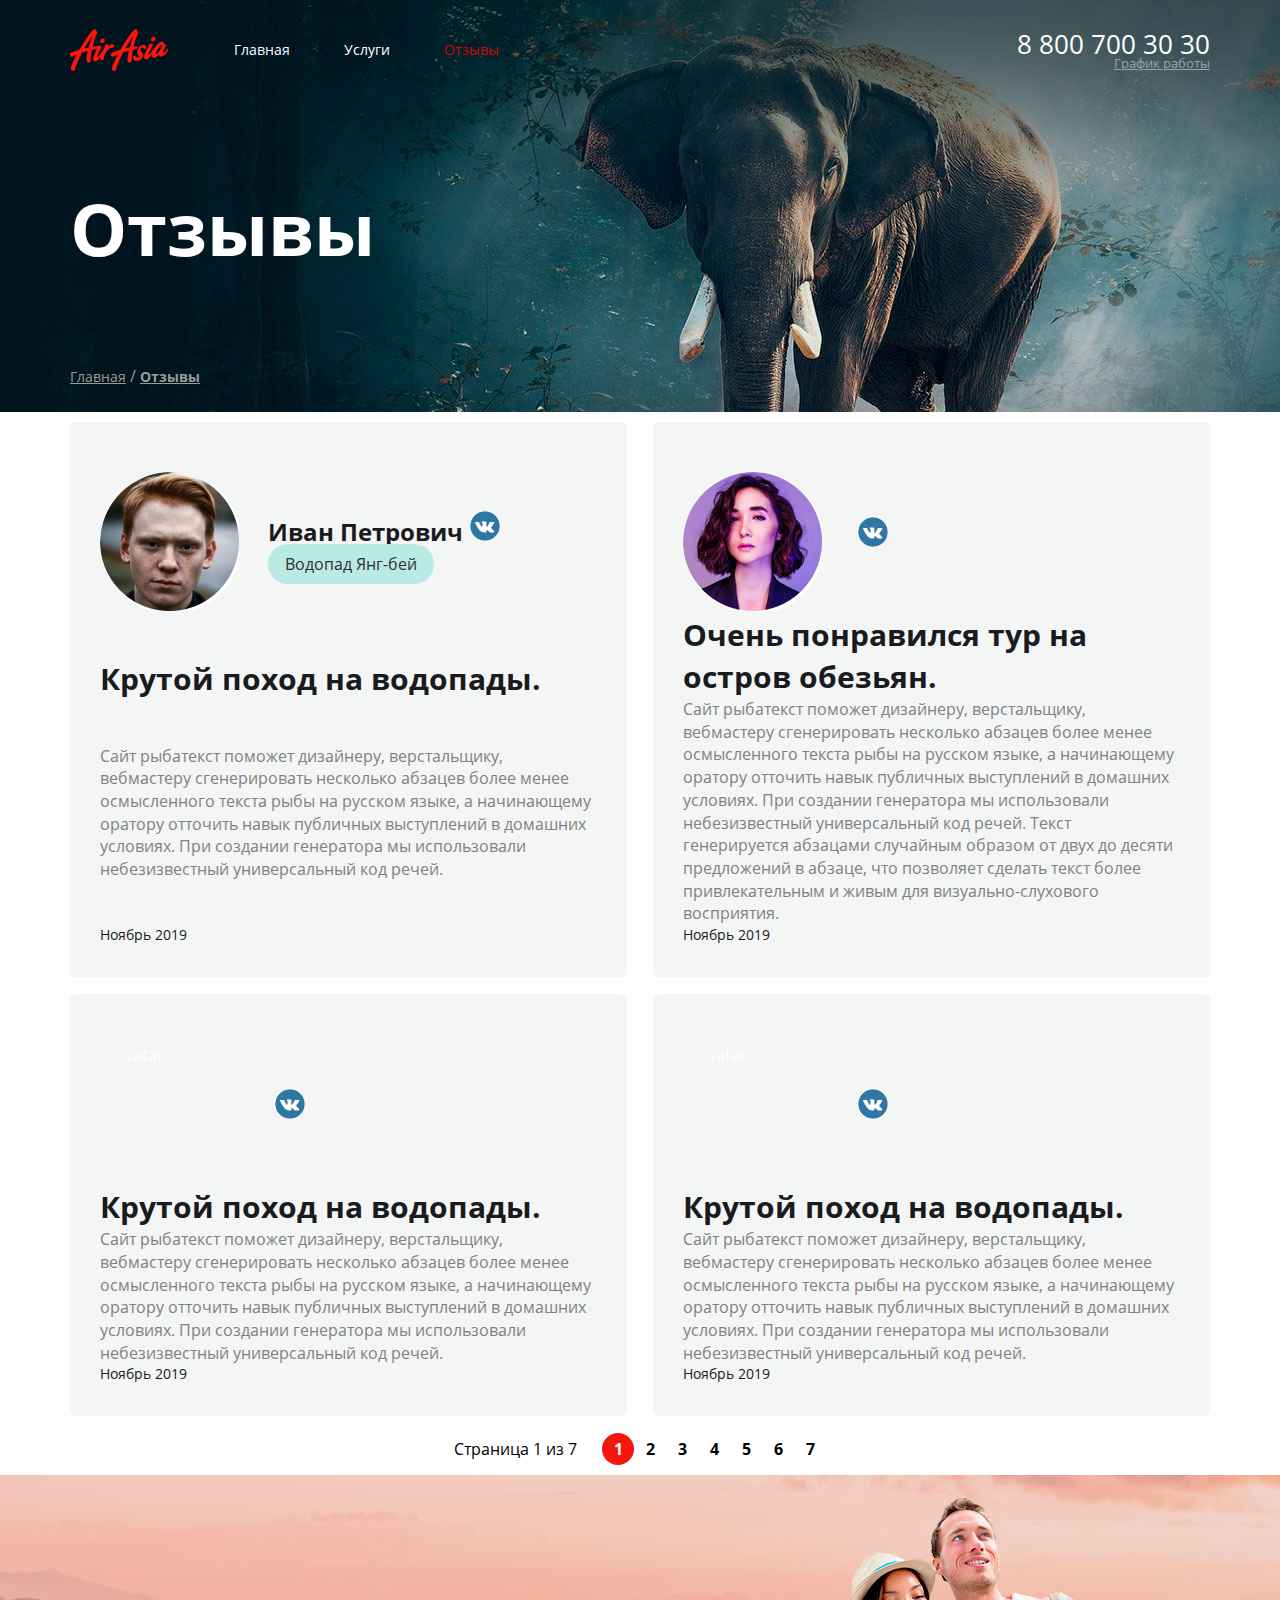
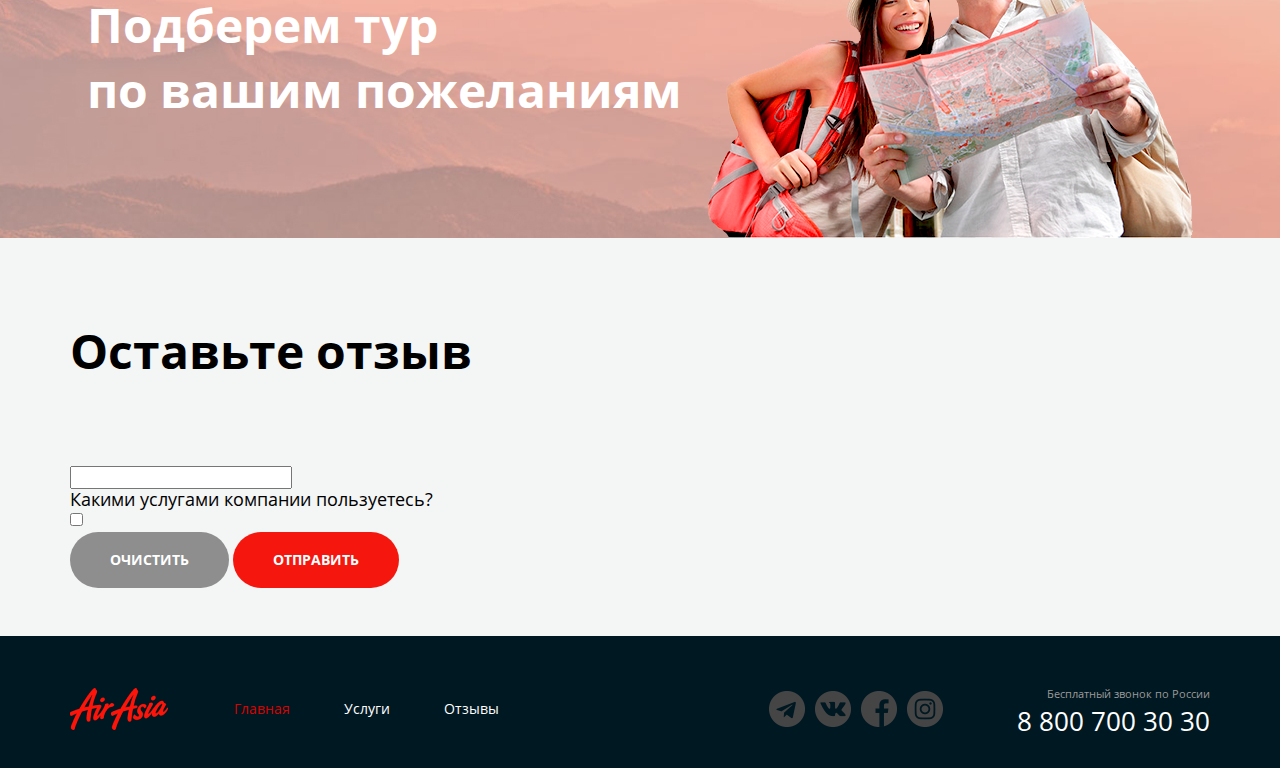
==== reviews.html @ f0a924a1 "corrections" ====
<!DOCTYPE html>
<html lang="en">
  <head>
    <meta charset="UTF-8" />
    <meta name="viewport" content="width=1200, initial-scale=1.0" />
    <link rel="stylesheet" href="style/main.css" />
    <title>Air Asia | Reviews</title>
  </head>
  <body>
    <div class="wrapper">
      <section class="top-line">
        <div class="container top-line__container">
          <header class="header">
            <div class="header__col">
              <a href="#" class="logo logo--regular">
                <img
                  src="img/logo/logo-regular.png"
                  alt="logo"
                  class="logo__img"
                />
              </a>
              <nav class="menu">
                <ul class="menu__list">
                  <li class="menu__item">
                    <a href="index.html" class="menu__link">Главная</a>
                  </li>
                  <li class="menu__item">
                    <a href="services.html" class="menu__link">Услуги</a>
                  </li>
                  <li class="menu__item menu__item_active">Отзывы</li>
                </ul>
              </nav>
            </div>
            <div class="header__col header__col--align--right">
              <address class="contacts">
                <a href="tel:+78007003030" class="contacts__phone"
                  >8 800 700 30 30</a
                >
                <div class="contacts__schedule-dropdown">График работы</div>
              </address>
            </div>
          </header>
          <h1 class="page-title">Отзывы</h1>
          <nav class="breadcrumbs">
            <ul class="breadcrumbs__list">
              <li class="breadcrumbs__item">
                <a href="index.html" class="breadcrumbs__link">Главная</a>
              </li>
              <li class="breadcrumbs__item breadcrumbs__item--active">
                <a href="#" class="breadcrumbs__link">Отзывы</a>
              </li>
            </ul>
          </nav>
        </div>
      </section>
      <main class="reviews-page-content">
        <div class="container">
          <ul class="reviews">
            <li class="reviews__item review">
              <div class="review__header reviewer">
                <div class="reviewer__avatar">
                  <img
                    class="reviewer__avatar-img"
                    src="./img/avatars/1.jpg"
                    alt="avatar"
                  />
                </div>
                <div class="reviewer__info">
                  <a class="reviewer__name">Иван Петрович</a>
                  <div class="reviewer__service">
                    <a href="" class="reviewer__service-link"
                      >Водопад Янг-бей</a
                    >
                  </div>
                </div>
              </div>
              <h2 class="review__title">Крутой поход на водопады.</h2>
              <div class="review__text">
                <p>
                  Сайт рыбатекст поможет дизайнеру, верстальщику, вебмастеру
                  сгенерировать несколько абзацев более менее осмысленного
                  текста рыбы на русском языке, а начинающему оратору отточить
                  навык публичных выступлений в домашних условиях. При создании
                  генератора мы использовали небезизвестный универсальный код
                  речей.
                </p>
              </div>
              <date class="review__date">Ноябрь 2019</date>
            </li>
            <li class="reviews__item review">
              <div class="review__header reviewer">
                <div class="reviewer__avatar">
                  <img
                    class="reviewer__avatar-img"
                    src="./img/avatars/2.jpg"
                    alt="avatar"
                  />
                </div>
                <a class="reviewer__name"></a>
                <div class="reviewer__service"></div>
              </div>
              <div class="review__content">
                <h2 class="review__title">
                  Очень понравился тур на остров обезьян.
                </h2>
                <div class="review__text">
                  <p>
                    Сайт рыбатекст поможет дизайнеру, верстальщику, вебмастеру
                    сгенерировать несколько абзацев более менее осмысленного
                    текста рыбы на русском языке, а начинающему оратору отточить
                    навык публичных выступлений в домашних условиях. При
                    создании генератора мы использовали небезизвестный
                    универсальный код речей. Текст генерируется абзацами
                    случайным образом от двух до десяти предложений в абзаце,
                    что позволяет сделать текст более привлекательным и живым
                    для визуально-слухового восприятия.
                  </p>
                </div>
              </div>
              <date class="review__date">Ноябрь 2019</date>
            </li>
            <li class="reviews__item review">
              <div class="review__header reviewer">
                <div class="reviewer__avatar">
                  <img class="reviewer__avatar-img" src="" alt="avatar" />
                </div>
                <a class="reviewer__name"></a>
                <div class="reviewer__service"></div>
              </div>
              <div class="review__content">
                <h2 class="review__title">Крутой поход на водопады.</h2>
                <div class="review__text">
                  <p>
                    Сайт рыбатекст поможет дизайнеру, верстальщику, вебмастеру
                    сгенерировать несколько абзацев более менее осмысленного
                    текста рыбы на русском языке, а начинающему оратору отточить
                    навык публичных выступлений в домашних условиях. При
                    создании генератора мы использовали небезизвестный
                    универсальный код речей.
                  </p>
                </div>
              </div>
              <date class="review__date">Ноябрь 2019</date>
            </li>
            <li class="reviews__item review">
              <div class="review__header reviewer">
                <div class="reviewer__avatar">
                  <img class="reviewer__avatar-img" src="" alt="avatar" />
                </div>
                <h3 class="reviewer__name"></h3>
                <div class="reviewer__service"></div>
              </div>
              <div class="review__content">
                <h2 class="review__title">Крутой поход на водопады.</h2>
                <div class="review__text">
                  <p>
                    Сайт рыбатекст поможет дизайнеру, верстальщику, вебмастеру
                    сгенерировать несколько абзацев более менее осмысленного
                    текста рыбы на русском языке, а начинающему оратору отточить
                    навык публичных выступлений в домашних условиях. При
                    создании генератора мы использовали небезизвестный
                    универсальный код речей.
                  </p>
                </div>
              </div>
              <date class="review__date">Ноябрь 2019</date>
            </li>
          </ul>
          <div class="paginator paginator--theme--black">
            <div class="paginator__display">Страница 1 из 7</div>
            <ul class="paginator__list">
              <li class="paginator__item paginator__item_active">
                <a href="#" class="paginator__link">1</a>
              </li>
              <li class="paginator__item">
                <a href="#" class="paginator__link">2</a>
              </li>
              <li class="paginator__item">
                <a href="#" class="paginator__link">3</a>
              </li>
              <li class="paginator__item">
                <a href="#" class="paginator__link">4</a>
              </li>
              <li class="paginator__item">
                <a href="#" class="paginator__link">5</a>
              </li>
              <li class="paginator__item">
                <a href="#" class="paginator__link">6</a>
              </li>
              <li class="paginator__item">
                <a href="#" class="paginator__link">7</a>
              </li>
            </ul>
          </div>
        </div>
      </main>
      <section class="banner-section">
        <div class="container banner-section__container">
          <h2 class="banner-section__title">
            Подберем тур <br />по вашим пожеланиям
          </h2>
          <div class="banner-section__img">
            <img
              src="./img/background/couple.png"
              alt=""
              class="banner-section__img-elem"
            />
          </div>
        </div>
      </section>
      <section class="inner-section inner-section--bg--grey">
        <div class="container">
          <h2 class="inner-section__title">Оставьте отзыв</h2>
          <form action="submit" class="review-form">
            <div class="review-form__user-info"></div>
            <input type="text" class="review-form__review" />
          </form>
          <div class="review-form__footer">
            <h4 class="review-form__text">
              Какими услугами компании пользуетесь?
            </h4>
            <ul class="review-form__checkbox-list">
              <li class="review-form__checkbox">
                <input
                  type="checkbox"
                  placeholder="asdfasdfs"
                  class="review-form__service"
                />
              </li>
            </ul>
          </div>
          <div class="review-form__buttons">
            <a href="" class="button button--size--large button--color--grey"
              >Очистить</a
            >
            <a href="" class="button button--size--large button--color--red"
              >Отправить</a
            >
          </div>
        </div>
      </section>
      <footer class="inner-footer">
        <div class="container inner-footer__container">
          <div class="footer">
            <div class="footer__col">
              <a href="#" class="logo logo--regular">
                <img
                  src="img/logo/logo-regular.png"
                  alt="logo"
                  class="logo__img"
                />
              </a>
              <nav class="menu">
                <ul class="menu__list">
                  <li class="menu__item menu__item_active">Главная</li>
                  <li class="menu__item">
                    <a href="services.html" class="menu__link">Услуги</a>
                  </li>
                  <li class="menu__item">
                    <a href="#" class="menu__link">Отзывы</a>
                  </li>
                </ul>
              </nav>
            </div>
            <div class="footer__col footer__col--align--right">
              <nav class="socials footer__socials">
                <ul class="socials__list">
                  <li class="socials__item socials__item--icon-tg">
                    <a href="#" class="socials__link"></a>
                  </li>
                  <li class="socials__item socials__item--icon-vk">
                    <a href="#" class="socials__link"></a>
                  </li>
                  <li class="socials__item socials__item--icon-fb">
                    <a href="#" class="socials__link"></a>
                  </li>
                  <li class="socials__item socials__item--icon-inst">
                    <a href="#" class="socials__link"></a>
                  </li>
                </ul>
              </nav>
              <address class="contacts">
                <div class="contacts__desc">Бесплатный звонок по России</div>
                <a href="tel:+78007003030" class="contacts__phone"
                  >8 800 700 30 30</a
                >
              </address>
            </div>
          </div>
        </div>
      </footer>
    </div>
  </body>
</html>
---- style/main.css ----
@import url("./fonts/fonts.css");
@import url("./layout/normalize.css");
@import url("./layout/base.css");

@import url("./blocks/hero.css");
@import url("./blocks/header.css");
@import url("./blocks/logo.css");
@import url("./blocks/menu.css");
@import url("./blocks/contacts.css");
@import url("./blocks/main-title.css");
@import url("./blocks/hot-tours.css");
@import url("./blocks/card.css");
@import url("./blocks/news-promotions.css");
@import url("./blocks/about-us.css");
@import url("./blocks/button.css");
@import url("./blocks/paginator.css");
@import url("./blocks/footer.css");
@import url("./blocks/socials.css");
@import url("./blocks/breadcrumbs.css");
@import url("./blocks/top-line.css");
@import url("./blocks/services.css");
@import url("./blocks/inner-section.css");
@import url("./blocks/partners.css");
@import url("./blocks/review.css");
@import url("./blocks/reviews.css");
@import url("./blocks/reviewer.css");
@import url("./blocks/banner-section.css");
@import url("./blocks/reviewer.css");
@import url("./blocks/reviewer.css");
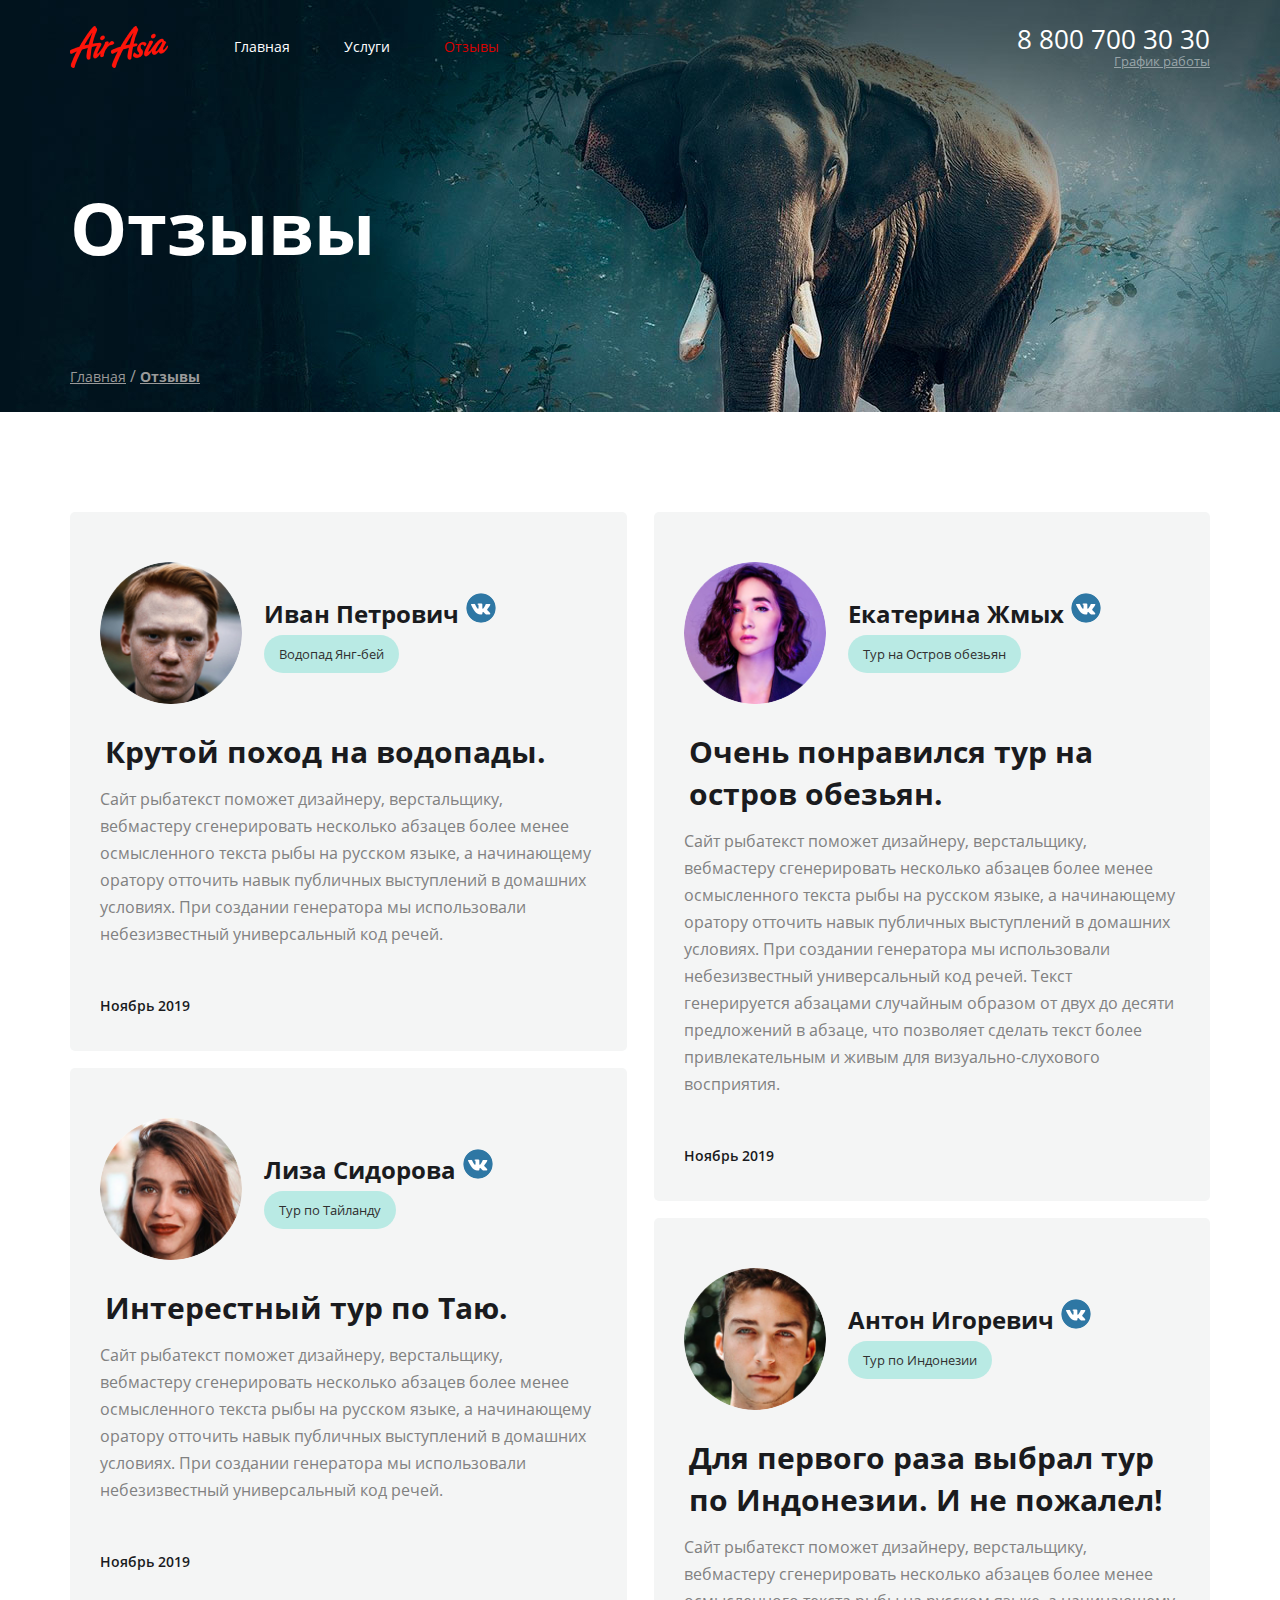
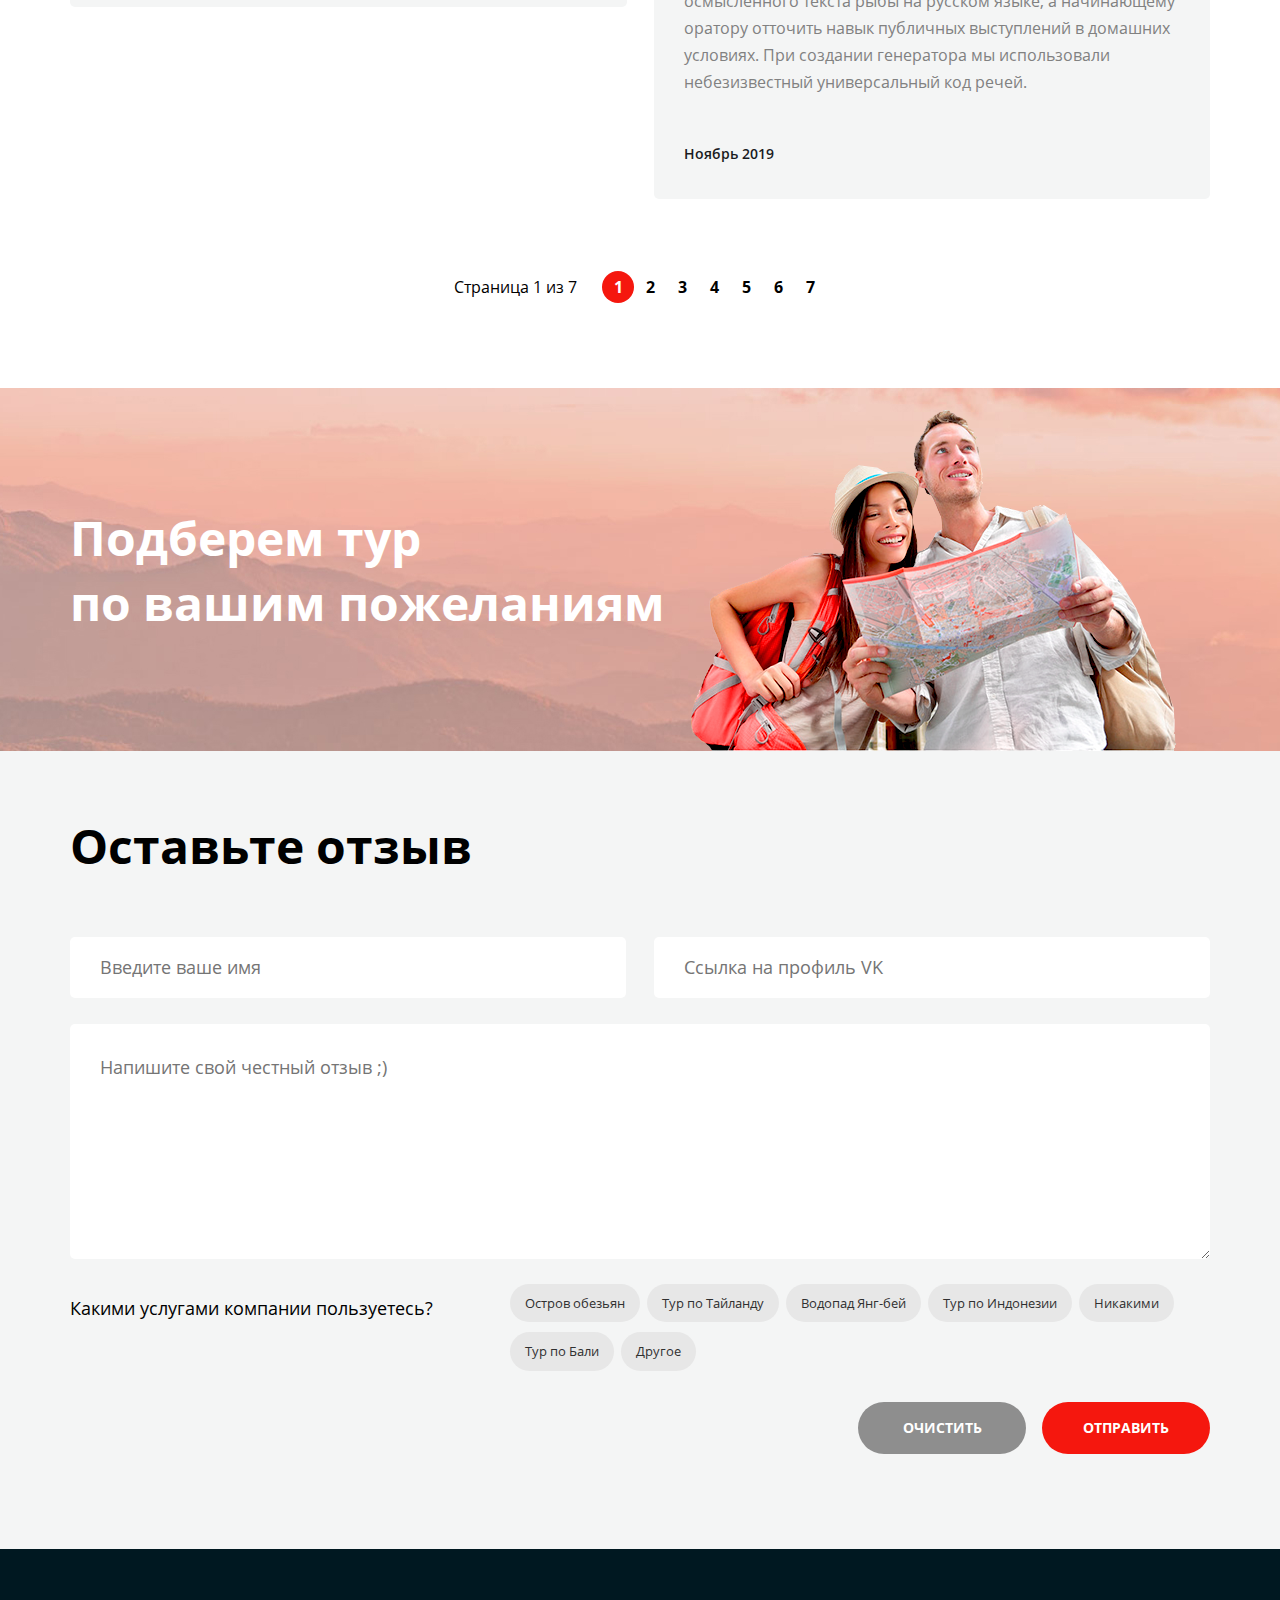
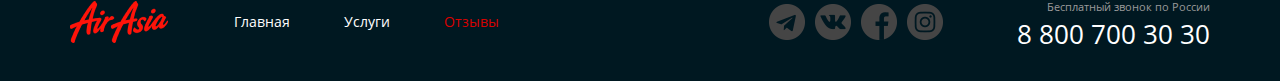
==== commit 22bd254e: "week 4" ====
--- a/reviews.html
+++ b/reviews.html
@@ -12,7 +12,7 @@
         <div class="container top-line__container">
           <header class="header">
             <div class="header__col">
-              <a href="#" class="logo logo--regular">
+              <a href="main.html" class="logo logo--regular">
                 <img
                   src="img/logo/logo-regular.png"
                   alt="logo"
@@ -22,7 +22,7 @@
               <nav class="menu">
                 <ul class="menu__list">
                   <li class="menu__item">
-                    <a href="index.html" class="menu__link">Главная</a>
+                    <a href="main.html" class="menu__link">Главная</a>
                   </li>
                   <li class="menu__item">
                     <a href="services.html" class="menu__link">Услуги</a>
@@ -36,7 +36,17 @@
                 <a href="tel:+78007003030" class="contacts__phone"
                   >8 800 700 30 30</a
                 >
-                <div class="contacts__schedule-dropdown">График работы</div>
+                <div class="contacts__schedule">
+                  <a href="#" class="contacts__link">График работы</a>
+                  <div class="contacts__drop">
+                    <ul class="contacts__list">
+                      <li class="contacts__item">
+                        <strong>пн-вс: 09:00 - 20:00</strong>
+                      </li>
+                      <li class="contacts__item">Обед: 14:00-14:30</li>
+                    </ul>
+                  </div>
+                </div>
               </address>
             </div>
           </header>
@@ -44,7 +54,7 @@
           <nav class="breadcrumbs">
             <ul class="breadcrumbs__list">
               <li class="breadcrumbs__item">
-                <a href="index.html" class="breadcrumbs__link">Главная</a>
+                <a href="main.html" class="breadcrumbs__link">Главная</a>
               </li>
               <li class="breadcrumbs__item breadcrumbs__item--active">
                 <a href="#" class="breadcrumbs__link">Отзывы</a>
@@ -54,50 +64,79 @@
         </div>
       </section>
       <main class="reviews-page-content">
-        <div class="container">
+        <div class="container reviews-container">
           <ul class="reviews">
             <li class="reviews__item review">
-              <div class="review__header reviewer">
-                <div class="reviewer__avatar">
-                  <img
-                    class="reviewer__avatar-img"
-                    src="./img/avatars/1.jpg"
-                    alt="avatar"
-                  />
-                </div>
-                <div class="reviewer__info">
-                  <a class="reviewer__name">Иван Петрович</a>
-                  <div class="reviewer__service">
-                    <a href="" class="reviewer__service-link"
-                      >Водопад Янг-бей</a
-                    >
-                  </div>
-                </div>
-              </div>
-              <h2 class="review__title">Крутой поход на водопады.</h2>
-              <div class="review__text">
-                <p>
-                  Сайт рыбатекст поможет дизайнеру, верстальщику, вебмастеру
-                  сгенерировать несколько абзацев более менее осмысленного
-                  текста рыбы на русском языке, а начинающему оратору отточить
-                  навык публичных выступлений в домашних условиях. При создании
-                  генератора мы использовали небезизвестный универсальный код
-                  речей.
-                </p>
-              </div>
-              <date class="review__date">Ноябрь 2019</date>
+              <div class="review__header">
+                <div class="review__photo">
+                  <img class="avatar" src="./img/avatars/1.jpg" alt="avatar" />
+                </div>
+                <div class="review__userdata">
+                  <a class="review__username">Иван Петрович</a>
+                  <ul class="review__tags">
+                    <li class="review__tag-item tag tag--bg--green">
+                      Водопад Янг-бей
+                    </li>
+                  </ul>
+                </div>
+              </div>
+              <div class="review__content">
+                <h2 class="review__title">Крутой поход на водопады.</h2>
+                <div class="review__text">
+                  <p>
+                    Сайт рыбатекст поможет дизайнеру, верстальщику, вебмастеру
+                    сгенерировать несколько абзацев более менее осмысленного
+                    текста рыбы на русском языке, а начинающему оратору отточить
+                    навык публичных выступлений в домашних условиях. При
+                    создании генератора мы использовали небезизвестный
+                    универсальный код речей.
+                  </p>
+                </div>
+                <date class="review__date">Ноябрь 2019</date>
+              </div>
             </li>
             <li class="reviews__item review">
-              <div class="review__header reviewer">
-                <div class="reviewer__avatar">
-                  <img
-                    class="reviewer__avatar-img"
-                    src="./img/avatars/2.jpg"
-                    alt="avatar"
-                  />
-                </div>
-                <a class="reviewer__name"></a>
-                <div class="reviewer__service"></div>
+              <div class="review__header">
+                <div class="review__photo">
+                  <img class="avatar" src="./img/avatars/3.jpg" alt="avatar" />
+                </div>
+                <div class="review__userdata">
+                  <a class="review__username">Лиза Сидорова</a>
+                  <ul class="review__tags">
+                    <li class="review__tag-item tag tag--bg--green">
+                      Тур по Тайланду
+                    </li>
+                  </ul>
+                </div>
+              </div>
+              <div class="review__content">
+                <h2 class="review__title">Интерестный тур по Таю.</h2>
+                <div class="review__text">
+                  <p>
+                    Сайт рыбатекст поможет дизайнеру, верстальщику, вебмастеру
+                    сгенерировать несколько абзацев более менее осмысленного
+                    текста рыбы на русском языке, а начинающему оратору отточить
+                    навык публичных выступлений в домашних условиях. При
+                    создании генератора мы использовали небезизвестный
+                    универсальный код речей.
+                  </p>
+                </div>
+                <date class="review__date">Ноябрь 2019</date>
+              </div>
+            </li>
+            <li class="reviews__item review">
+              <div class="review__header">
+                <div class="review__photo">
+                  <img class="avatar" src="./img/avatars/2.jpg" alt="avatar" />
+                </div>
+                <div class="review__userdata">
+                  <a class="review__username">Екатерина Жмых</a>
+                  <ul class="review__tags">
+                    <li class="review__tag-item tag tag--bg--green">
+                      Тур на Остров обезьян
+                    </li>
+                  </ul>
+                </div>
               </div>
               <div class="review__content">
                 <h2 class="review__title">
@@ -116,19 +155,28 @@
                     для визуально-слухового восприятия.
                   </p>
                 </div>
-              </div>
-              <date class="review__date">Ноябрь 2019</date>
+                <date class="review__date">Ноябрь 2019</date>
+              </div>
             </li>
+
             <li class="reviews__item review">
-              <div class="review__header reviewer">
-                <div class="reviewer__avatar">
-                  <img class="reviewer__avatar-img" src="" alt="avatar" />
-                </div>
-                <a class="reviewer__name"></a>
-                <div class="reviewer__service"></div>
+              <div class="review__header">
+                <div class="review__photo">
+                  <img class="avatar" src="./img/avatars/4.jpg" alt="avatar" />
+                </div>
+                <div class="review__userdata">
+                  <a class="review__username">Антон Игоревич</a>
+                  <ul class="review__tags">
+                    <li class="review__tag-item tag tag--bg--green">
+                      Тур по Индонезии
+                    </li>
+                  </ul>
+                </div>
               </div>
               <div class="review__content">
-                <h2 class="review__title">Крутой поход на водопады.</h2>
+                <h2 class="review__title">
+                  Для первого раза выбрал тур по Индонезии. И не пожалел!
+                </h2>
                 <div class="review__text">
                   <p>
                     Сайт рыбатекст поможет дизайнеру, верстальщику, вебмастеру
@@ -139,31 +187,8 @@
                     универсальный код речей.
                   </p>
                 </div>
-              </div>
-              <date class="review__date">Ноябрь 2019</date>
-            </li>
-            <li class="reviews__item review">
-              <div class="review__header reviewer">
-                <div class="reviewer__avatar">
-                  <img class="reviewer__avatar-img" src="" alt="avatar" />
-                </div>
-                <h3 class="reviewer__name"></h3>
-                <div class="reviewer__service"></div>
-              </div>
-              <div class="review__content">
-                <h2 class="review__title">Крутой поход на водопады.</h2>
-                <div class="review__text">
-                  <p>
-                    Сайт рыбатекст поможет дизайнеру, верстальщику, вебмастеру
-                    сгенерировать несколько абзацев более менее осмысленного
-                    текста рыбы на русском языке, а начинающему оратору отточить
-                    навык публичных выступлений в домашних условиях. При
-                    создании генератора мы использовали небезизвестный
-                    универсальный код речей.
-                  </p>
-                </div>
-              </div>
-              <date class="review__date">Ноябрь 2019</date>
+                <date class="review__date">Ноябрь 2019</date>
+              </div>
             </li>
           </ul>
           <div class="paginator paginator--theme--black">
@@ -196,54 +221,109 @@
       </main>
       <section class="banner-section">
         <div class="container banner-section__container">
-          <h2 class="banner-section__title">
-            Подберем тур <br />по вашим пожеланиям
-          </h2>
-          <div class="banner-section__img">
-            <img
-              src="./img/background/couple.png"
-              alt=""
-              class="banner-section__img-elem"
-            />
+          <div class="banner-section__content">
+            <h2 class="banner-section__title">
+              Подберем тур <br />по вашим пожеланиям
+            </h2>
           </div>
         </div>
       </section>
       <section class="inner-section inner-section--bg--grey">
-        <div class="container">
-          <h2 class="inner-section__title">Оставьте отзыв</h2>
-          <form action="submit" class="review-form">
-            <div class="review-form__user-info"></div>
-            <input type="text" class="review-form__review" />
+        <div class="container review-form__container">
+          <h2 class="inner-section__title review-form__title">
+            Оставьте отзыв
+          </h2>
+          <form class="review-form">
+            <div class="review-form__row">
+              <input
+                type="text"
+                placeholder="Введите ваше имя"
+                class="review-form__input"
+              />
+              <input
+                type="text"
+                placeholder="Ссылка на профиль VK"
+                class="review-form__input"
+              />
+            </div>
+            <div class="review-form__row review-form__textarea">
+              <textarea
+                type="text"
+                placeholder="Напишите свой честный отзыв ;)"
+                class="review-form__input review-form__input--textarea"
+              ></textarea>
+            </div>
+            <div class="review-form__controls">
+              <h4 class="review-form__controls-title">
+                Какими услугами компании пользуетесь?
+              </h4>
+              <ul class="controls">
+                <li class="controls__item">
+                  <label class="controls__elem">
+                    <input type="checkbox" class="controls__checkbox" />
+                    <div class="tag controls__tag">Остров обезьян</div>
+                  </label>
+                </li>
+                <li class="controls__item">
+                  <label class="controls__elem">
+                    <input type="checkbox" class="controls__checkbox" />
+                    <div class="tag controls__tag">Тур по Тайланду</div>
+                  </label>
+                </li>
+                <li class="controls__item">
+                  <label class="controls__elem">
+                    <input type="checkbox" class="controls__checkbox" />
+                    <div class="tag controls__tag">Водопад Янг-бей</div>
+                  </label>
+                </li>
+                <li class="controls__item">
+                  <label class="controls__elem">
+                    <input type="checkbox" class="controls__checkbox" />
+                    <div class="tag controls__tag">Тур по Индонезии</div>
+                  </label>
+                </li>
+                <li class="controls__item">
+                  <label class="controls__elem">
+                    <input type="checkbox" class="controls__checkbox" />
+                    <div class="tag controls__tag">Никакими</div>
+                  </label>
+                </li>
+                <li class="controls__item">
+                  <label class="controls__elem">
+                    <input type="checkbox" class="controls__checkbox" />
+                    <div class="tag controls__tag">Тур по Бали</div>
+                  </label>
+                </li>
+                <li class="controls__item">
+                  <label class="controls__elem">
+                    <input type="checkbox" class="controls__checkbox" />
+                    <div class="tag controls__tag">Другое</div>
+                  </label>
+                </li>
+              </ul>
+            </div>
+            <div class="review-form__buttons">
+              <button
+                type="reset"
+                class="button review-form__button button--size--large button--color--grey"
+              >
+                Очистить
+              </button>
+              <button
+                type="submit"
+                class="button review-form__button button--size--large button--color--red"
+              >
+                Отправить
+              </button>
+            </div>
           </form>
-          <div class="review-form__footer">
-            <h4 class="review-form__text">
-              Какими услугами компании пользуетесь?
-            </h4>
-            <ul class="review-form__checkbox-list">
-              <li class="review-form__checkbox">
-                <input
-                  type="checkbox"
-                  placeholder="asdfasdfs"
-                  class="review-form__service"
-                />
-              </li>
-            </ul>
-          </div>
-          <div class="review-form__buttons">
-            <a href="" class="button button--size--large button--color--grey"
-              >Очистить</a
-            >
-            <a href="" class="button button--size--large button--color--red"
-              >Отправить</a
-            >
-          </div>
         </div>
       </section>
       <footer class="inner-footer">
         <div class="container inner-footer__container">
           <div class="footer">
             <div class="footer__col">
-              <a href="#" class="logo logo--regular">
+              <a href="main.html" class="logo logo--regular">
                 <img
                   src="img/logo/logo-regular.png"
                   alt="logo"
@@ -252,13 +332,13 @@
               </a>
               <nav class="menu">
                 <ul class="menu__list">
-                  <li class="menu__item menu__item_active">Главная</li>
+                  <li class="menu__item">
+                    <a href="main.html" class="menu__link">Главная</a>
+                  </li>
                   <li class="menu__item">
                     <a href="services.html" class="menu__link">Услуги</a>
                   </li>
-                  <li class="menu__item">
-                    <a href="#" class="menu__link">Отзывы</a>
-                  </li>
+                  <li class="menu__item menu__item_active">Отзывы</li>
                 </ul>
               </nav>
             </div>
--- a/style/main.css
+++ b/style/main.css
@@ -23,7 +23,8 @@
 @import url("./blocks/partners.css");
 @import url("./blocks/review.css");
 @import url("./blocks/reviews.css");
-@import url("./blocks/reviewer.css");
+@import url("./blocks/tag.css");
 @import url("./blocks/banner-section.css");
-@import url("./blocks/reviewer.css");
-@import url("./blocks/reviewer.css");
+@import url("./blocks/review-form.css");
+@import url("./blocks/controls.css");
+@import url("./blocks/welcome-page.css");
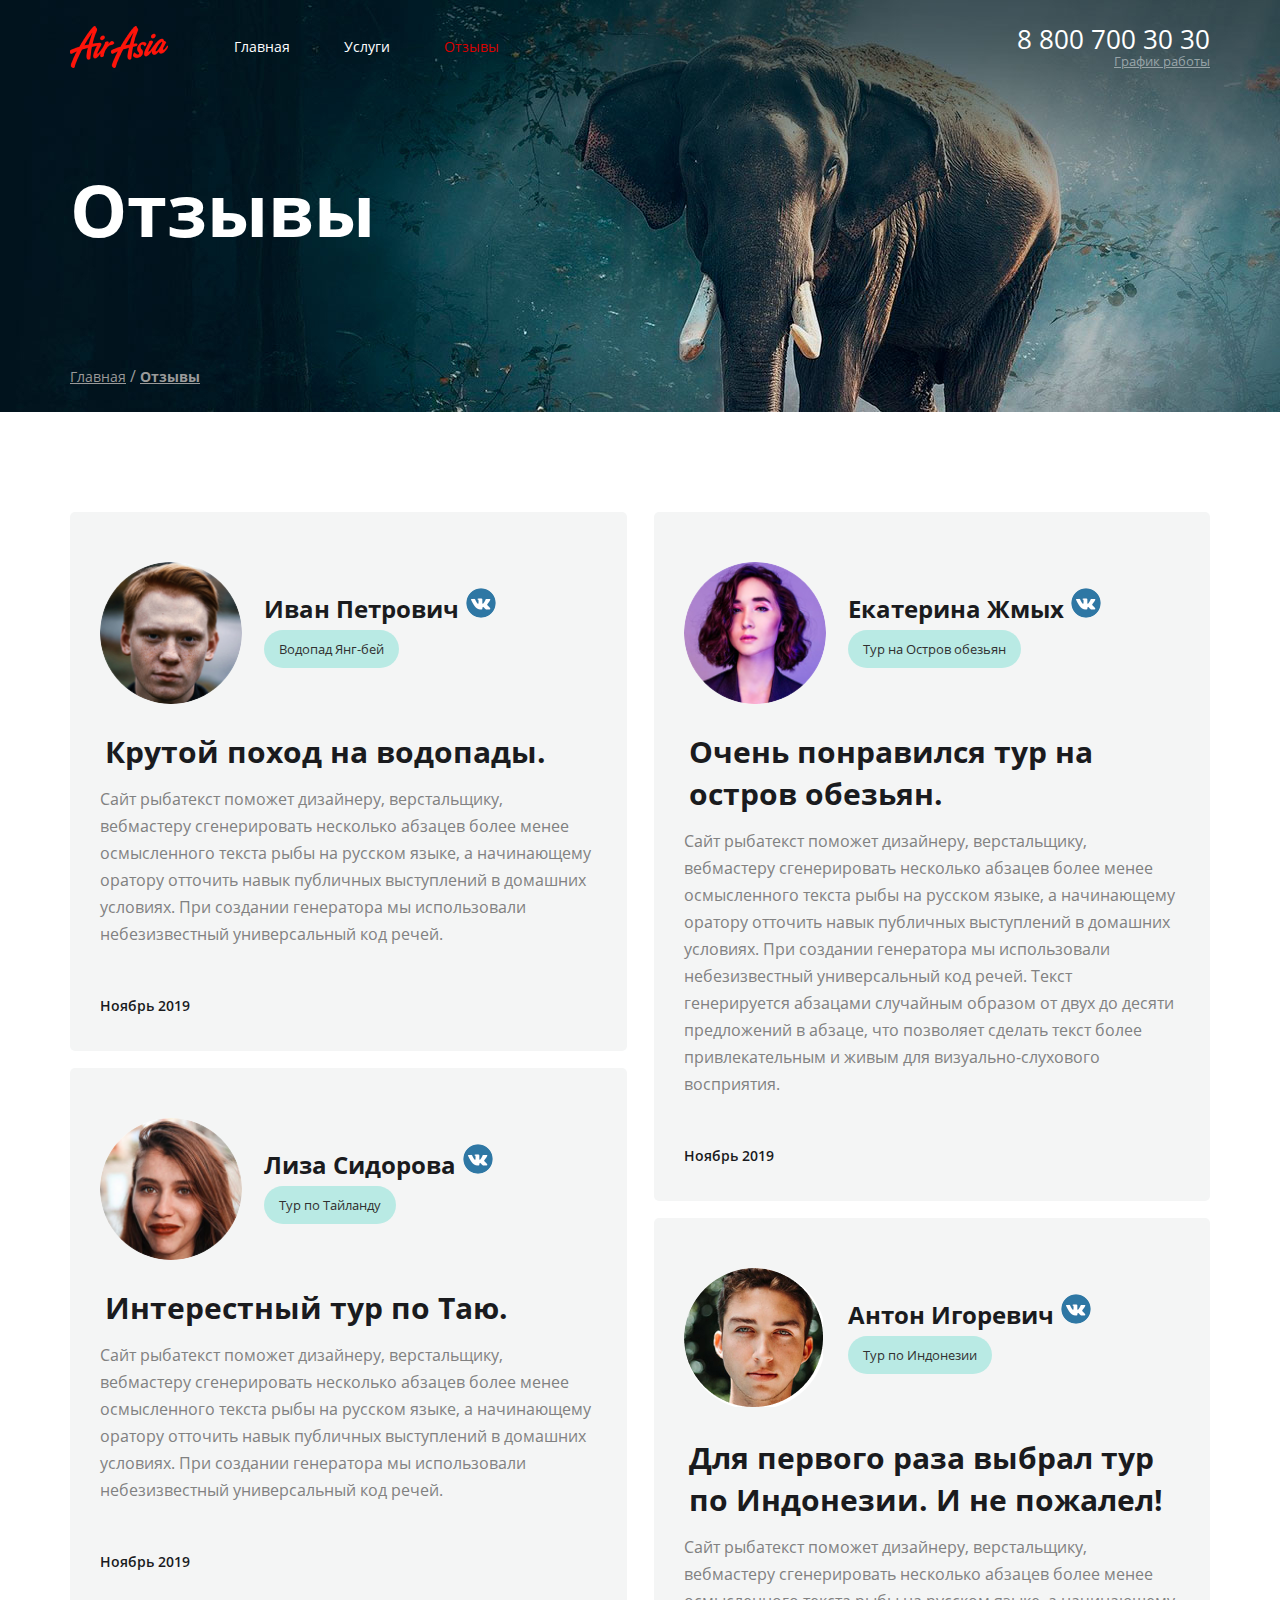
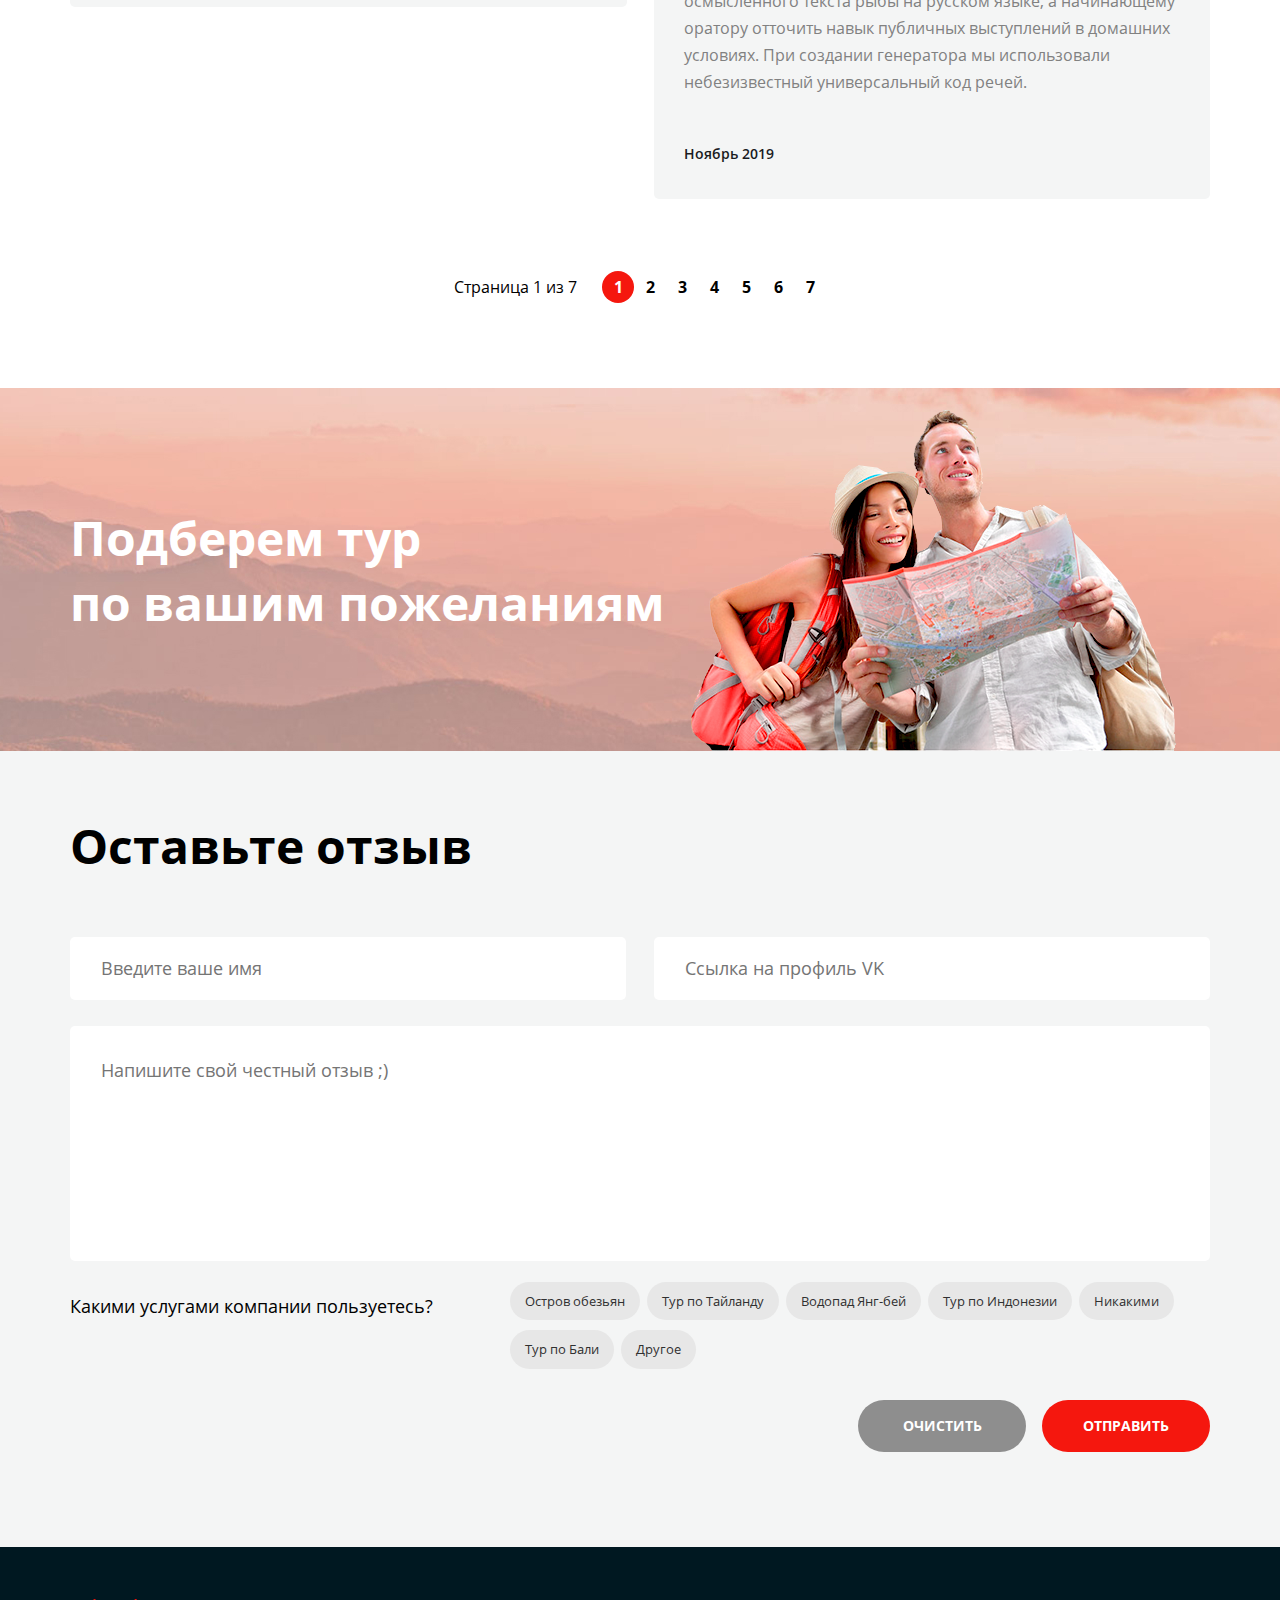
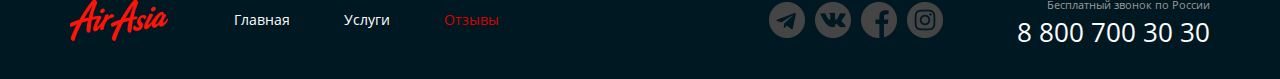
==== commit 3a935147: "corrections HW 4" ====
--- a/reviews.html
+++ b/reviews.html
@@ -69,7 +69,11 @@
             <li class="reviews__item review">
               <div class="review__header">
                 <div class="review__photo">
-                  <img class="avatar" src="./img/avatars/1.jpg" alt="avatar" />
+                  <img
+                    class="review__photo-avatar"
+                    src="./img/avatars/1.jpg"
+                    alt="avatar"
+                  />
                 </div>
                 <div class="review__userdata">
                   <a class="review__username">Иван Петрович</a>
@@ -98,7 +102,11 @@
             <li class="reviews__item review">
               <div class="review__header">
                 <div class="review__photo">
-                  <img class="avatar" src="./img/avatars/3.jpg" alt="avatar" />
+                  <img
+                    class="review__photo-avatar"
+                    src="./img/avatars/3.jpg"
+                    alt="avatar"
+                  />
                 </div>
                 <div class="review__userdata">
                   <a class="review__username">Лиза Сидорова</a>
@@ -127,7 +135,11 @@
             <li class="reviews__item review">
               <div class="review__header">
                 <div class="review__photo">
-                  <img class="avatar" src="./img/avatars/2.jpg" alt="avatar" />
+                  <img
+                    class="review__photo-avatar"
+                    src="./img/avatars/2.jpg"
+                    alt="avatar"
+                  />
                 </div>
                 <div class="review__userdata">
                   <a class="review__username">Екатерина Жмых</a>
